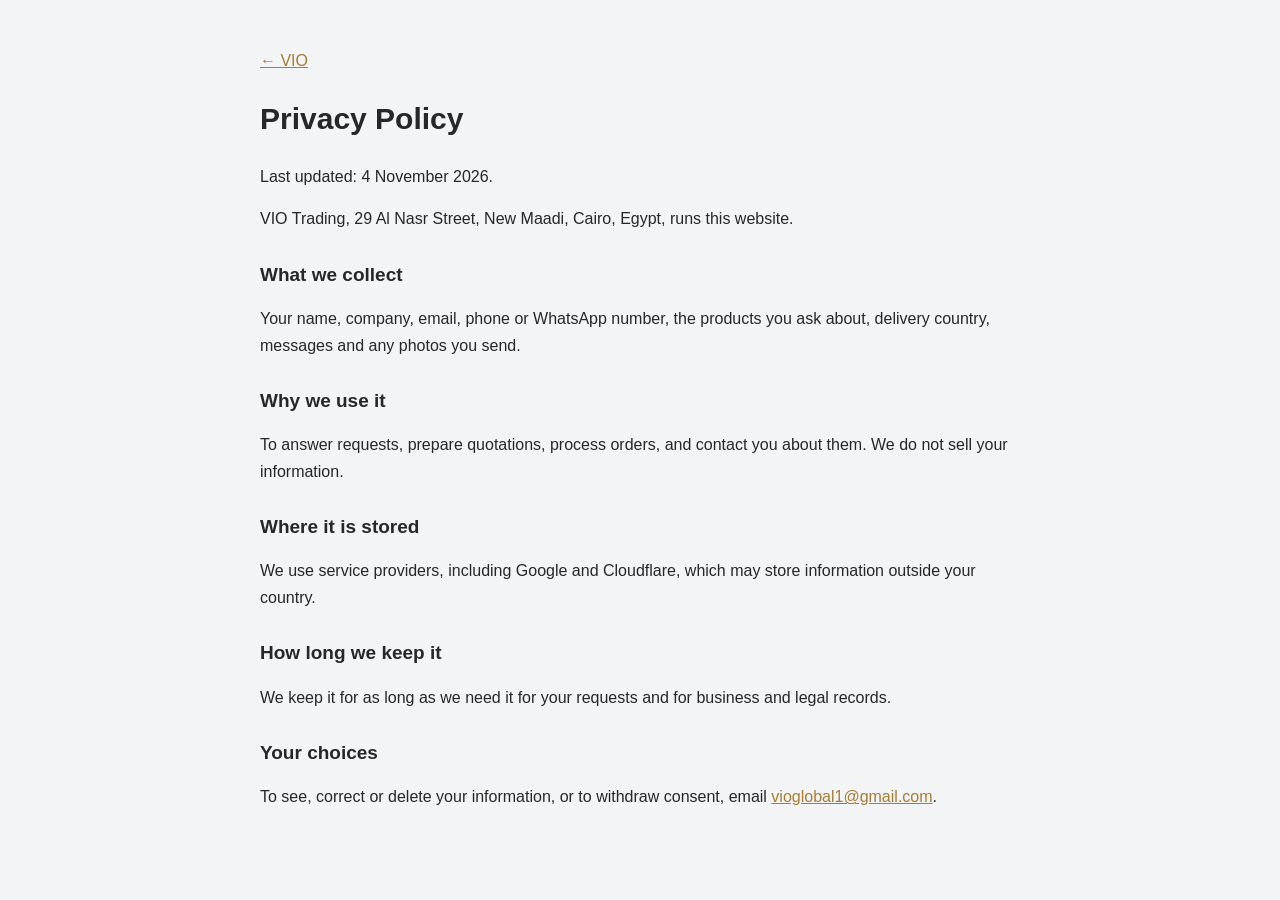
==== website/privacy.html @ 0487ba43 "Add the customer website and its Apps Script API Co-Authored-By: Claude Opus 5.5 <noreply@anthropic." ====
<!doctype html><html lang="en"><head><meta charset="utf-8"><meta name="viewport" content="width=device-width, initial-scale=1"><title>Privacy | VIO</title><style>body{font:16px/1.65 Arial,sans-serif;color:#25272a;background:#f3f4f6;margin:0}main{max-width:760px;margin:0 auto;padding:32px 16px}h1{font-size:30px}h2{font-size:19px;margin-top:26px}a{color:#a77d32}</style></head><body><main><p><a href="/">← VIO</a></p><h1>Privacy Policy</h1><p>Last updated: 4 November 2026.</p>
<p>VIO Trading, 29 Al Nasr Street, New Maadi, Cairo, Egypt, runs this website.</p>
<h2>What we collect</h2><p>Your name, company, email, phone or WhatsApp number, the products you ask about, delivery country, messages and any photos you send.</p>
<h2>Why we use it</h2><p>To answer requests, prepare quotations, process orders, and contact you about them. We do not sell your information.</p>
<h2>Where it is stored</h2><p>We use service providers, including Google and Cloudflare, which may store information outside your country.</p>
<h2>How long we keep it</h2><p>We keep it for as long as we need it for your requests and for business and legal records.</p>
<h2>Your choices</h2><p>To see, correct or delete your information, or to withdraw consent, email <a href="mailto:vioglobal1@gmail.com">vioglobal1@gmail.com</a>.</p></main></body></html>
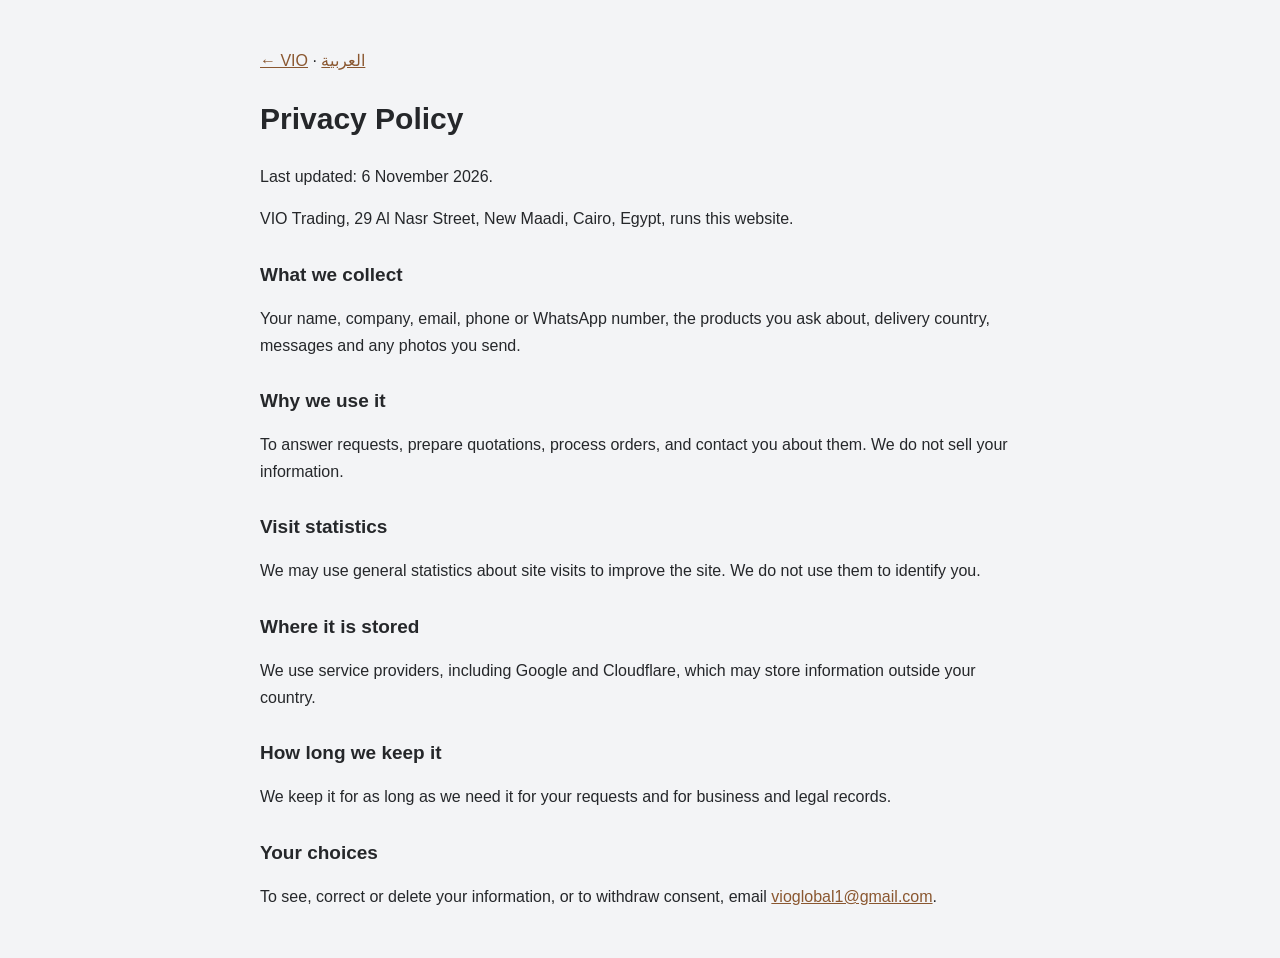
==== commit b1d0f5cb: "Add chatbot, payment terms, product links, profit calculator, tracker stages and Arabic legal pages " ====
--- a/website/privacy.html
+++ b/website/privacy.html
@@ -1,7 +1,8 @@
-<!doctype html><html lang="en"><head><meta charset="utf-8"><meta name="viewport" content="width=device-width, initial-scale=1"><title>Privacy | VIO</title><style>body{font:16px/1.65 Arial,sans-serif;color:#25272a;background:#f3f4f6;margin:0}main{max-width:760px;margin:0 auto;padding:32px 16px}h1{font-size:30px}h2{font-size:19px;margin-top:26px}a{color:#a77d32}</style></head><body><main><p><a href="/">← VIO</a></p><h1>Privacy Policy</h1><p>Last updated: 4 November 2026.</p>
+<!doctype html><html lang="en"><head><meta charset="utf-8"><meta name="viewport" content="width=device-width, initial-scale=1"><title>Privacy | VIO</title><style>body{font:16px/1.65 Arial,sans-serif;color:#25272a;background:#f3f4f6;margin:0}main{max-width:760px;margin:0 auto;padding:32px 16px}h1{font-size:30px}h2{font-size:19px;margin-top:26px}a{color:#8a5730}</style></head><body><main><p><a href="/">← VIO</a> · <a href="/privacy-ar.html" lang="ar">العربية</a></p><h1>Privacy Policy</h1><p>Last updated: 6 November 2026.</p>
 <p>VIO Trading, 29 Al Nasr Street, New Maadi, Cairo, Egypt, runs this website.</p>
 <h2>What we collect</h2><p>Your name, company, email, phone or WhatsApp number, the products you ask about, delivery country, messages and any photos you send.</p>
 <h2>Why we use it</h2><p>To answer requests, prepare quotations, process orders, and contact you about them. We do not sell your information.</p>
+<h2>Visit statistics</h2><p>We may use general statistics about site visits to improve the site. We do not use them to identify you.</p>
 <h2>Where it is stored</h2><p>We use service providers, including Google and Cloudflare, which may store information outside your country.</p>
 <h2>How long we keep it</h2><p>We keep it for as long as we need it for your requests and for business and legal records.</p>
 <h2>Your choices</h2><p>To see, correct or delete your information, or to withdraw consent, email <a href="mailto:vioglobal1@gmail.com">vioglobal1@gmail.com</a>.</p></main></body></html>
